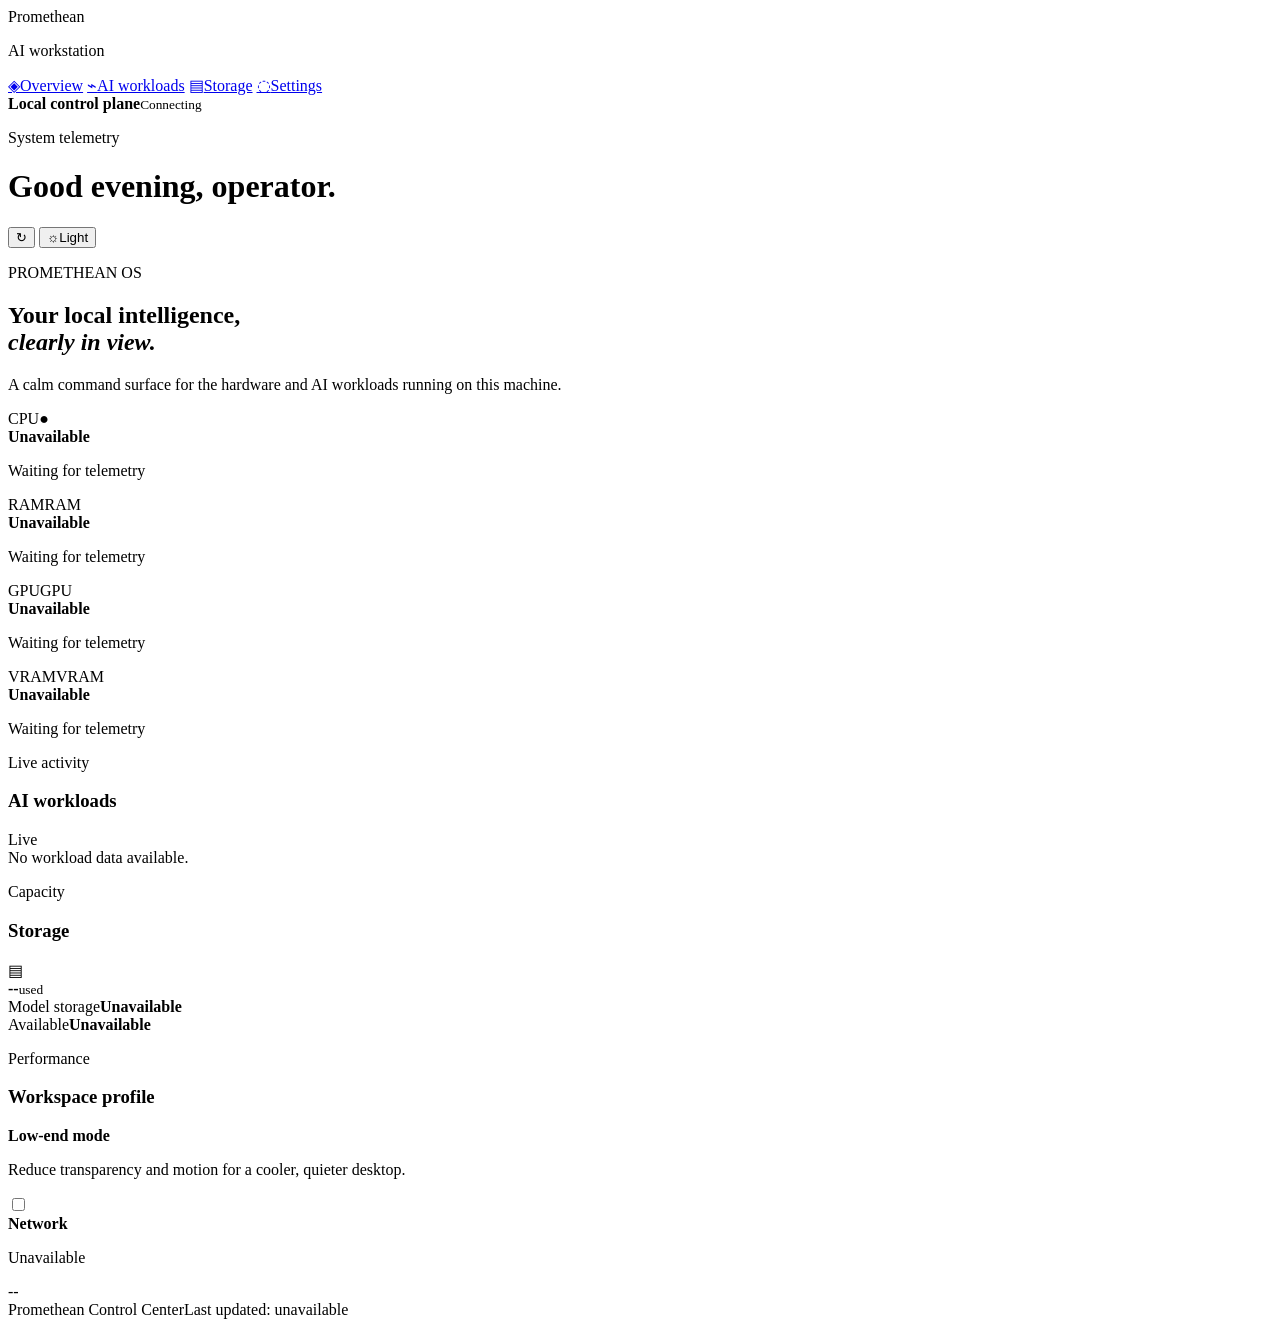
==== src/desktop/control-center/index.html @ d8cb43ed "Build Promethean model manager and desktop foundation" ====
<!doctype html>
<html lang="en">
<head>
  <meta charset="utf-8">
  <meta name="viewport" content="width=device-width, initial-scale=1">
  <title>Promethean Control Center</title>
  <link rel="stylesheet" href="/control-center/styles.css">
</head>
<body>
  <div class="app-shell">
    <aside class="sidebar" aria-label="Promethean navigation">
      <div class="brand-mark"><span class="brand-orb"></span><span>Promethean</span></div>
      <p class="eyebrow">AI workstation</p>
      <nav>
        <a class="nav-item active" href="#overview"><span class="nav-icon">◈</span>Overview</a>
        <a class="nav-item" href="#workloads"><span class="nav-icon">⌁</span>AI workloads</a>
        <a class="nav-item" href="#storage"><span class="nav-icon">▤</span>Storage</a>
        <a class="nav-item" href="#settings"><span class="nav-icon">◌</span>Settings</a>
      </nav>
      <div class="sidebar-footer">
        <span class="status-dot" aria-hidden="true"></span>
        <span><strong>Local control plane</strong><small id="connection-status">Connecting</small></span>
      </div>
    </aside>

    <main class="content">
      <header class="topbar">
        <div>
          <p class="eyebrow">System telemetry</p>
          <h1>Good evening, operator.</h1>
        </div>
        <div class="topbar-actions">
          <button class="icon-button" id="refresh-button" title="Refresh telemetry" aria-label="Refresh telemetry">↻</button>
          <button class="mode-toggle" id="theme-toggle" type="button"><span class="mode-icon">☼</span><span>Light</span></button>
        </div>
      </header>

      <section id="overview" class="hero-panel">
        <div>
          <p class="eyebrow accent">PROMETHEAN OS</p>
          <h2>Your local intelligence,<br><em>clearly in view.</em></h2>
          <p class="hero-copy">A calm command surface for the hardware and AI workloads running on this machine.</p>
        </div>
        <div class="hero-spark" aria-hidden="true"><span></span><span></span><span></span><span></span><span></span><span></span><span></span><span></span></div>
      </section>

      <section class="metrics-grid" aria-label="Hardware overview">
        <article class="metric-card metric-wide"><div class="card-heading"><span>CPU</span><span class="metric-status" id="cpu-status">●</span></div><strong id="cpu-value">Unavailable</strong><p id="cpu-detail">Waiting for telemetry</p><div class="meter"><span id="cpu-meter"></span></div></article>
        <article class="metric-card"><div class="card-heading"><span>RAM</span><span class="card-glyph">RAM</span></div><strong id="ram-value">Unavailable</strong><p id="ram-detail">Waiting for telemetry</p><div class="meter"><span id="ram-meter"></span></div></article>
        <article class="metric-card"><div class="card-heading"><span>GPU</span><span class="card-glyph">GPU</span></div><strong id="gpu-value">Unavailable</strong><p id="gpu-detail">Waiting for telemetry</p></article>
        <article class="metric-card"><div class="card-heading"><span>VRAM</span><span class="card-glyph">VRAM</span></div><strong id="vram-value">Unavailable</strong><p id="vram-detail">Waiting for telemetry</p><div class="meter"><span id="vram-meter"></span></div></article>
      </section>

      <div class="section-grid">
        <section id="workloads" class="surface workload-surface">
          <div class="section-heading"><div><p class="eyebrow">Live activity</p><h3>AI workloads</h3></div><span class="live-pill"><i></i>Live</span></div>
          <div id="workload-list" class="workload-list"><div class="empty-state">No workload data available.</div></div>
        </section>
        <section id="storage" class="surface storage-surface">
          <div class="section-heading"><div><p class="eyebrow">Capacity</p><h3>Storage</h3></div><span class="section-icon">▤</span></div>
          <div class="storage-ring" id="storage-ring"><div><strong id="storage-percent">--</strong><small>used</small></div></div>
          <div class="storage-meta"><span><i class="legend model"></i>Model storage</span><strong id="storage-models">Unavailable</strong></div>
          <div class="storage-meta"><span><i class="legend free"></i>Available</span><strong id="storage-free">Unavailable</strong></div>
        </section>
      </div>

      <section id="settings" class="surface settings-surface">
        <div class="section-heading"><div><p class="eyebrow">Performance</p><h3>Workspace profile</h3></div></div>
        <div class="profile-row"><div><strong>Low-end mode</strong><p>Reduce transparency and motion for a cooler, quieter desktop.</p></div><label class="switch"><input id="low-end-toggle" type="checkbox"><span></span></label></div>
        <div class="profile-row"><div><strong>Network</strong><p id="network-detail">Unavailable</p></div><span class="network-state" id="network-state">--</span></div>
      </section>
      <footer><span>Promethean Control Center</span><span id="updated-at">Last updated: unavailable</span></footer>
    </main>
  </div>
  <script type="module" src="/control-center/app.js"></script>
</body>
</html>
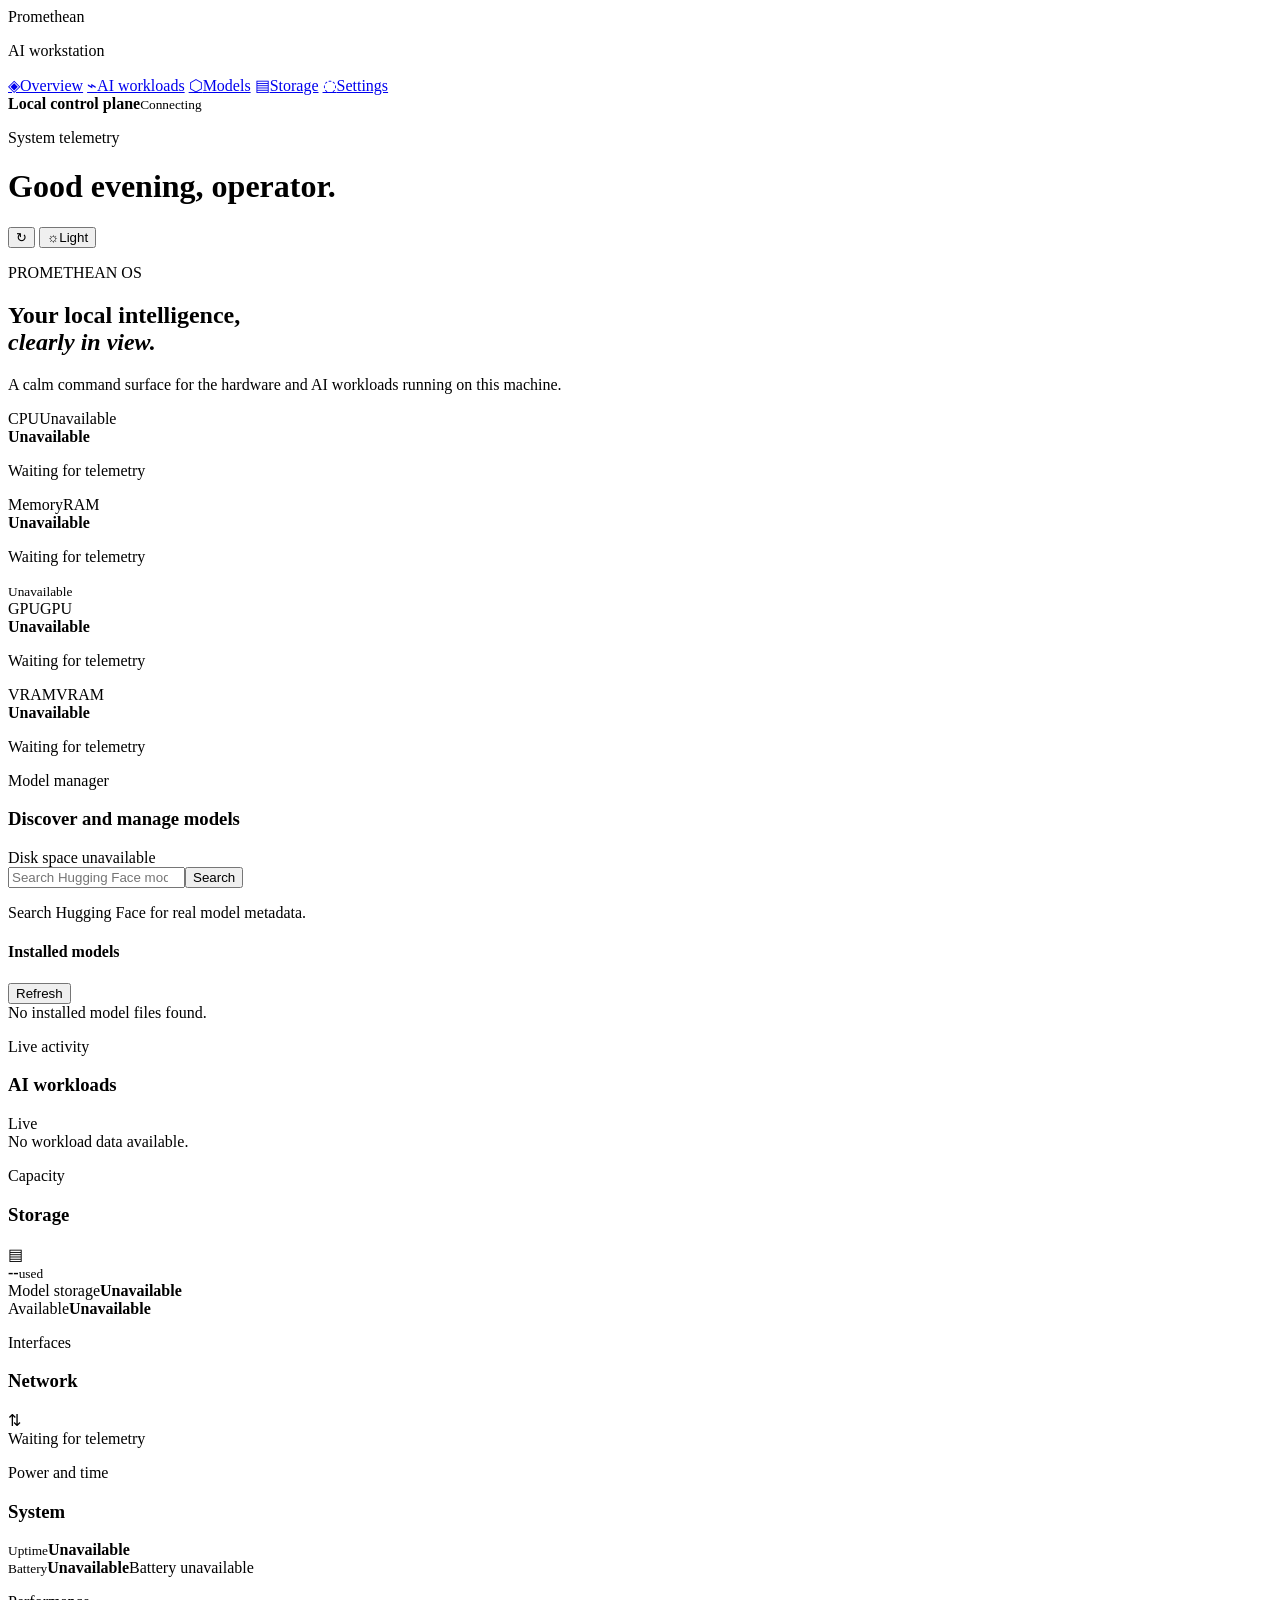
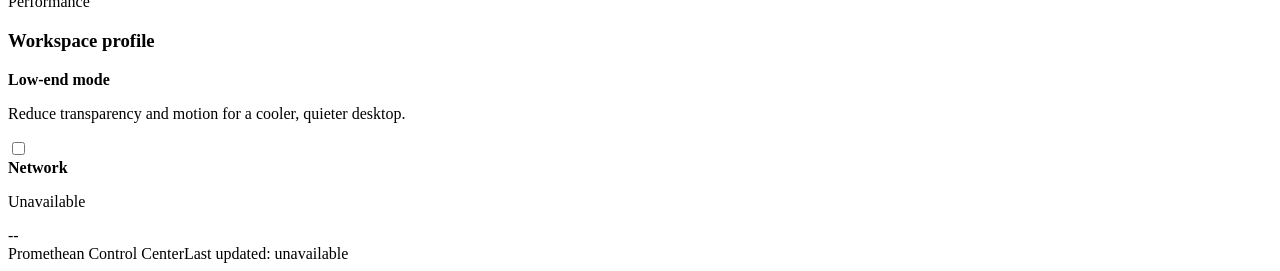
==== commit cf465cfa: "Build Promethean desktop experience" ====
--- a/src/desktop/control-center/index.html
+++ b/src/desktop/control-center/index.html
@@ -14,6 +14,7 @@
       <nav>
         <a class="nav-item active" href="#overview"><span class="nav-icon">◈</span>Overview</a>
         <a class="nav-item" href="#workloads"><span class="nav-icon">⌁</span>AI workloads</a>
+        <a class="nav-item" href="#models"><span class="nav-icon">⬡</span>Models</a>
         <a class="nav-item" href="#storage"><span class="nav-icon">▤</span>Storage</a>
         <a class="nav-item" href="#settings"><span class="nav-icon">◌</span>Settings</a>
       </nav>
@@ -45,10 +46,20 @@
       </section>
 
       <section class="metrics-grid" aria-label="Hardware overview">
-        <article class="metric-card metric-wide"><div class="card-heading"><span>CPU</span><span class="metric-status" id="cpu-status">●</span></div><strong id="cpu-value">Unavailable</strong><p id="cpu-detail">Waiting for telemetry</p><div class="meter"><span id="cpu-meter"></span></div></article>
-        <article class="metric-card"><div class="card-heading"><span>RAM</span><span class="card-glyph">RAM</span></div><strong id="ram-value">Unavailable</strong><p id="ram-detail">Waiting for telemetry</p><div class="meter"><span id="ram-meter"></span></div></article>
+        <article class="metric-card metric-wide"><div class="card-heading"><span>CPU</span><span id="cpu-temperature" class="metric-status">Unavailable</span></div><strong id="cpu-value">Unavailable</strong><p id="cpu-detail">Waiting for telemetry</p><div class="meter"><span id="cpu-meter"></span></div></article>
+        <article class="metric-card"><div class="card-heading"><span>Memory</span><span class="card-glyph">RAM</span></div><strong id="ram-value">Unavailable</strong><p id="ram-detail">Waiting for telemetry</p><small id="ram-free" class="muted-value">Unavailable</small><div class="meter"><span id="ram-meter"></span></div></article>
         <article class="metric-card"><div class="card-heading"><span>GPU</span><span class="card-glyph">GPU</span></div><strong id="gpu-value">Unavailable</strong><p id="gpu-detail">Waiting for telemetry</p></article>
         <article class="metric-card"><div class="card-heading"><span>VRAM</span><span class="card-glyph">VRAM</span></div><strong id="vram-value">Unavailable</strong><p id="vram-detail">Waiting for telemetry</p><div class="meter"><span id="vram-meter"></span></div></article>
+      </section>
+
+      <section id="models" class="surface models-surface">
+        <div class="section-heading"><div><p class="eyebrow">Model manager</p><h3>Discover and manage models</h3></div><span id="model-space" class="muted-value">Disk space unavailable</span></div>
+        <form id="model-search-form" class="model-search"><input id="model-search-input" type="search" placeholder="Search Hugging Face models" aria-label="Search Hugging Face models"><button type="submit">Search</button></form>
+        <p id="model-status" class="muted-value">Search Hugging Face for real model metadata.</p>
+        <div id="model-results" class="model-list"></div>
+        <div class="model-subheading"><h4>Installed models</h4><button id="installed-refresh" class="text-button" type="button">Refresh</button></div>
+        <div id="installed-models" class="model-list"><div class="empty-state">No installed model files found.</div></div>
+        <div id="download-list" class="model-list"></div>
       </section>
 
       <div class="section-grid">
@@ -61,7 +72,13 @@
           <div class="storage-ring" id="storage-ring"><div><strong id="storage-percent">--</strong><small>used</small></div></div>
           <div class="storage-meta"><span><i class="legend model"></i>Model storage</span><strong id="storage-models">Unavailable</strong></div>
           <div class="storage-meta"><span><i class="legend free"></i>Available</span><strong id="storage-free">Unavailable</strong></div>
+          <div id="disk-list" class="data-list"></div>
         </section>
+      </div>
+
+      <div class="section-grid detail-grid">
+        <section class="surface"><div class="section-heading"><div><p class="eyebrow">Interfaces</p><h3>Network</h3></div><span class="section-icon">⇅</span></div><div id="interface-list" class="data-list"><div class="empty-state">Waiting for telemetry</div></div></section>
+        <section class="surface"><div class="section-heading"><div><p class="eyebrow">Power and time</p><h3>System</h3></div></div><div class="system-stats"><div><small>Uptime</small><strong id="uptime">Unavailable</strong></div><div><small>Battery</small><strong id="power-value">Unavailable</strong><span id="power-detail">Battery unavailable</span></div></div></section>
       </div>
 
       <section id="settings" class="surface settings-surface">
